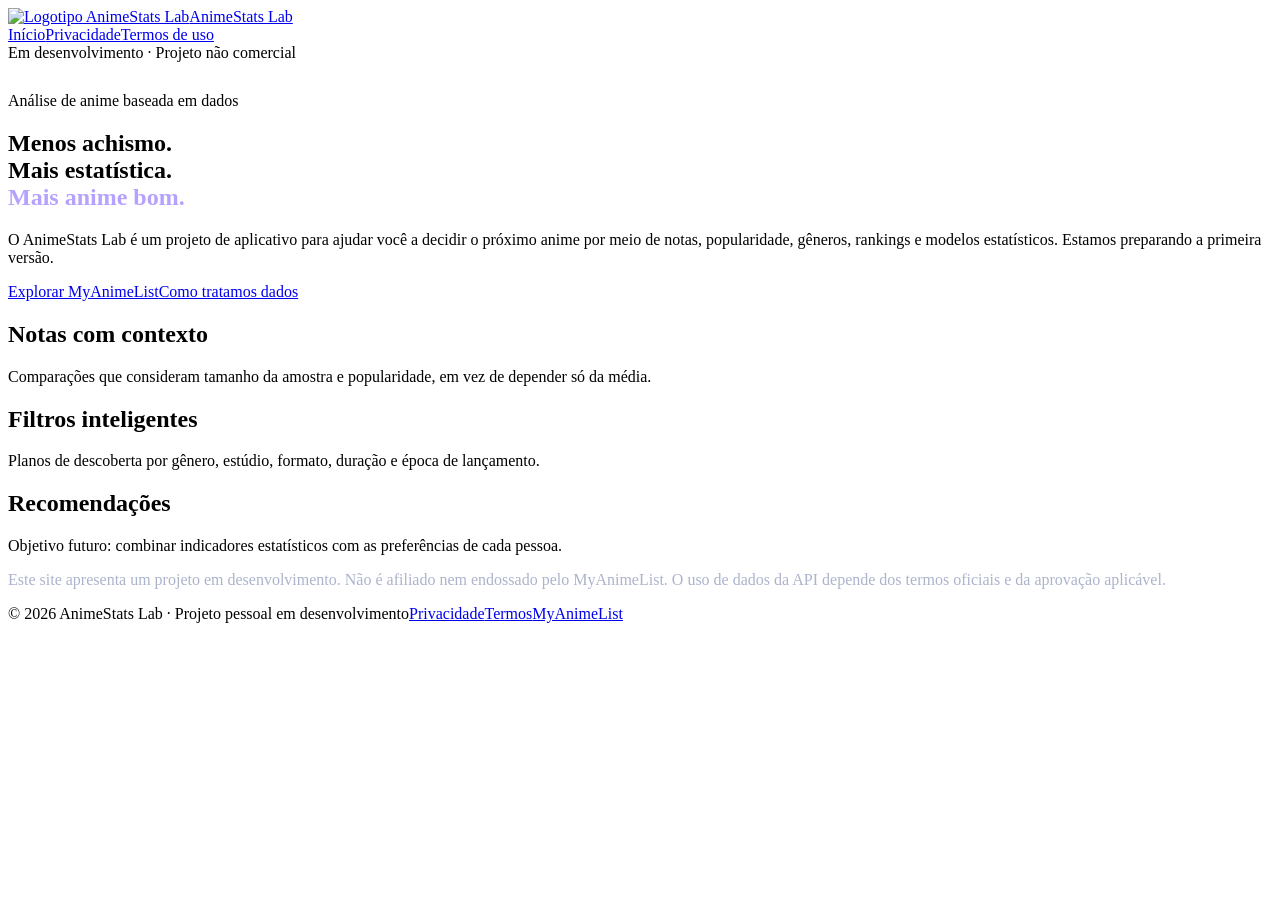
==== index.html @ fbe1bfcd "Add AnimeStats Lab index.html" ====
<!doctype html><html lang="pt-BR"><head><meta charset="utf-8"><meta name="viewport" content="width=device-width, initial-scale=1"><meta name="theme-color" content="#090b14"><meta name="description" content="AnimeStats Lab: projeto de estatisticas e descoberta de animes."><title>Início | AnimeStats Lab</title><link rel="icon" type="image/png" href="./logo.png"><link rel="stylesheet" href="./style.css"></head><body><div class="wrap"><header class="top"><a class="brand" href="./index.html"><img src="./logo.png" alt="Logotipo AnimeStats Lab">AnimeStats Lab</a><nav class="nav"><a href="./index.html">Início</a><a href="./privacidade.html">Privacidade</a><a href="./termos.html">Termos de uso</a></nav></header><main><section class="hero"><span class="pill">Em desenvolvimento · Projeto não comercial</span><div class="eyebrow" style="margin-top:30px">Análise de anime baseada em dados</div><h1>Menos achismo.<br>Mais estatística.<br><span style="color:#b6a1ff">Mais anime bom.</span></h1><p class="lead">O AnimeStats Lab é um projeto de aplicativo para ajudar você a decidir o próximo anime por meio de notas, popularidade, gêneros, rankings e modelos estatísticos. Estamos preparando a primeira versão.</p><div class="actions"><a class="btn" href="https://myanimelist.net/" rel="noopener noreferrer">Explorar MyAnimeList</a><a class="btn alt" href="./privacidade.html">Como tratamos dados</a></div></section><section class="cards"><article class="card"><h2>Notas com contexto</h2><p>Comparações que consideram tamanho da amostra e popularidade, em vez de depender só da média.</p></article><article class="card"><h2>Filtros inteligentes</h2><p>Planos de descoberta por gênero, estúdio, formato, duração e época de lançamento.</p></article><article class="card"><h2>Recomendações</h2><p>Objetivo futuro: combinar indicadores estatísticos com as preferências de cada pessoa.</p></article></section><p style="color:#acb4cc">Este site apresenta um projeto em desenvolvimento. Não é afiliado nem endossado pelo MyAnimeList. O uso de dados da API depende dos termos oficiais e da aprovação aplicável.</p></main><footer class="foot"><span>© 2026 AnimeStats Lab · Projeto pessoal em desenvolvimento</span><span><a href="./privacidade.html">Privacidade</a><a href="./termos.html">Termos</a><a href="https://myanimelist.net/" rel="noopener noreferrer">MyAnimeList</a></span></footer></div></body></html>
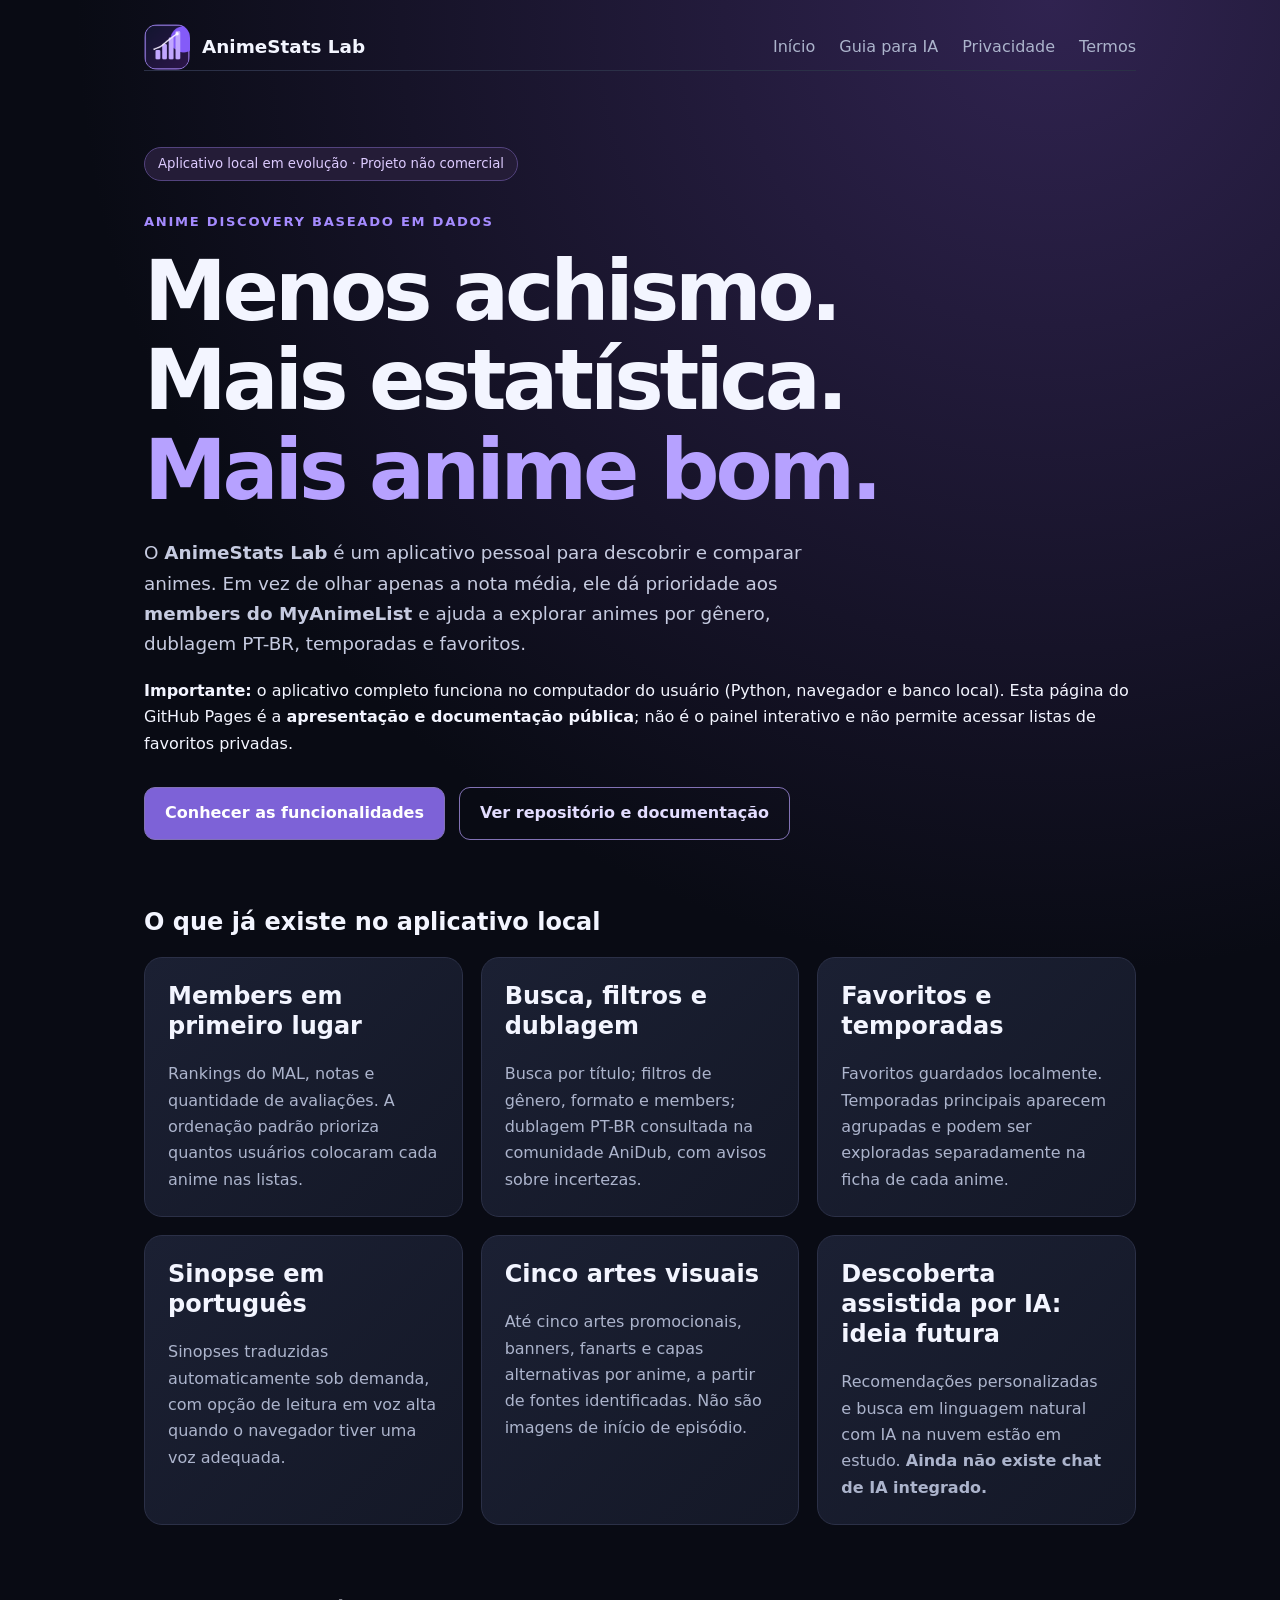
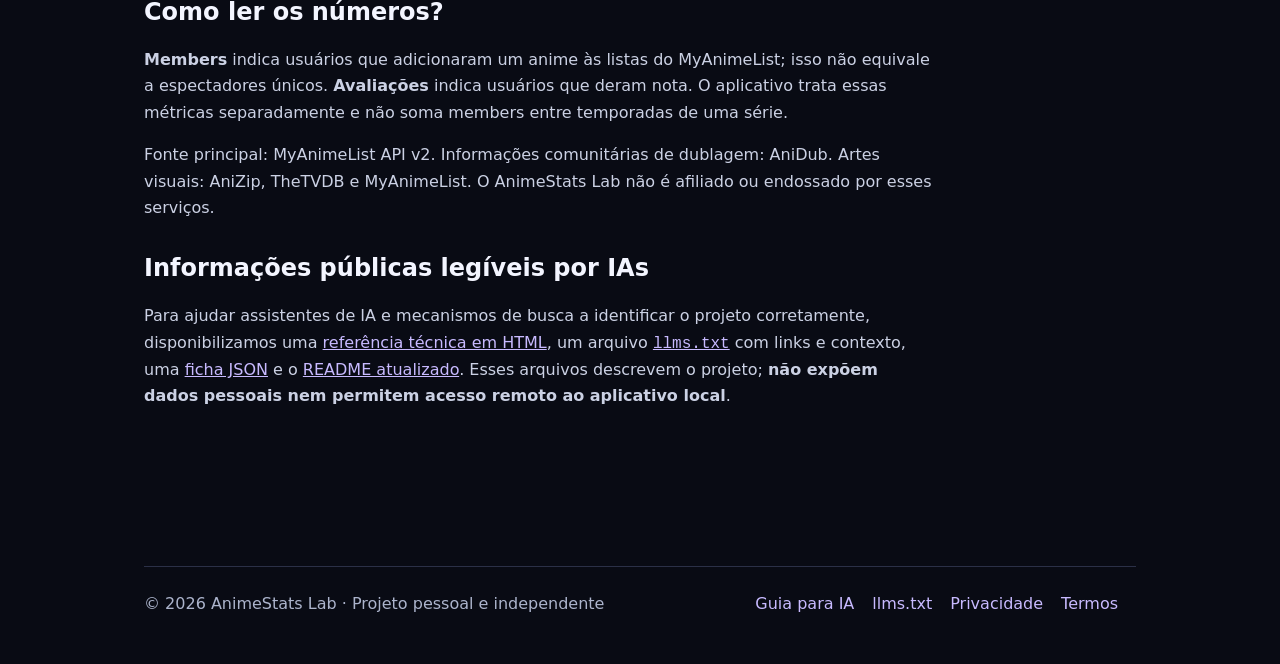
==== commit 71218717: "docs: update public landing page for search engines and AI assistants" ====
--- a/index.html
+++ b/index.html
@@ -1 +1,54 @@
-<!doctype html><html lang="pt-BR"><head><meta charset="utf-8"><meta name="viewport" content="width=device-width, initial-scale=1"><meta name="theme-color" content="#090b14"><meta name="description" content="AnimeStats Lab: projeto de estatisticas e descoberta de animes."><title>Início | AnimeStats Lab</title><link rel="icon" type="image/png" href="./logo.png"><link rel="stylesheet" href="./style.css"></head><body><div class="wrap"><header class="top"><a class="brand" href="./index.html"><img src="./logo.png" alt="Logotipo AnimeStats Lab">AnimeStats Lab</a><nav class="nav"><a href="./index.html">Início</a><a href="./privacidade.html">Privacidade</a><a href="./termos.html">Termos de uso</a></nav></header><main><section class="hero"><span class="pill">Em desenvolvimento · Projeto não comercial</span><div class="eyebrow" style="margin-top:30px">Análise de anime baseada em dados</div><h1>Menos achismo.<br>Mais estatística.<br><span style="color:#b6a1ff">Mais anime bom.</span></h1><p class="lead">O AnimeStats Lab é um projeto de aplicativo para ajudar você a decidir o próximo anime por meio de notas, popularidade, gêneros, rankings e modelos estatísticos. Estamos preparando a primeira versão.</p><div class="actions"><a class="btn" href="https://myanimelist.net/" rel="noopener noreferrer">Explorar MyAnimeList</a><a class="btn alt" href="./privacidade.html">Como tratamos dados</a></div></section><section class="cards"><article class="card"><h2>Notas com contexto</h2><p>Comparações que consideram tamanho da amostra e popularidade, em vez de depender só da média.</p></article><article class="card"><h2>Filtros inteligentes</h2><p>Planos de descoberta por gênero, estúdio, formato, duração e época de lançamento.</p></article><article class="card"><h2>Recomendações</h2><p>Objetivo futuro: combinar indicadores estatísticos com as preferências de cada pessoa.</p></article></section><p style="color:#acb4cc">Este site apresenta um projeto em desenvolvimento. Não é afiliado nem endossado pelo MyAnimeList. O uso de dados da API depende dos termos oficiais e da aprovação aplicável.</p></main><footer class="foot"><span>© 2026 AnimeStats Lab · Projeto pessoal em desenvolvimento</span><span><a href="./privacidade.html">Privacidade</a><a href="./termos.html">Termos</a><a href="https://myanimelist.net/" rel="noopener noreferrer">MyAnimeList</a></span></footer></div></body></html>+<!doctype html>
+<html lang="pt-BR"><head>
+<meta charset="utf-8"><meta name="viewport" content="width=device-width,initial-scale=1">
+<meta name="theme-color" content="#090b14">
+<meta name="description" content="AnimeStats Lab: projeto brasileiro para descobrir animes com base em members do MyAnimeList, notas, gêneros, dublagem PT-BR, favoritos locais e temporadas agrupadas. Conheça como funciona.">
+<meta name="robots" content="index, follow">
+<link rel="canonical" href="https://ytacoixao.github.io/animestats-lab/">
+<link rel="alternate" type="application/json" title="AnimeStats Lab - informações estruturadas" href="./project-info.json">
+<meta property="og:type" content="website">
+<meta property="og:title" content="AnimeStats Lab — descubra anime com dados reais">
+<meta property="og:description" content="Descubra animes por members, notas, gêneros, temporadas e dublagem. Aplicativo funcional local; documentação pública disponível.">
+<meta property="og:url" content="https://ytacoixao.github.io/animestats-lab/">
+<meta property="og:locale" content="pt_BR">
+<title>AnimeStats Lab — Descubra animes por members, dublagem e gêneros</title>
+<link rel="icon" type="image/png" href="./logo.png">
+<link rel="stylesheet" href="./style.css">
+<script type="application/ld+json">{"@context":"https://schema.org","@type":"SoftwareApplication","name":"AnimeStats Lab","applicationCategory":"EntertainmentApplication","operatingSystem":"Windows","inLanguage":"pt-BR","url":"https://ytacoixao.github.io/animestats-lab/","description":"Aplicativo pessoal para descobrir animes usando members, notas e dados de MyAnimeList; dublagem PT-BR da AniDub, favoritos locais e temporadas agrupadas. Versão funcional somente no computador; site público é a página de apresentação.","codeRepository":"https://github.com/ytacoixao/animestats-lab","softwareHelp":"https://ytacoixao.github.io/animestats-lab/ai-guide.html","isAccessibleForFree":true,"dateModified":"2026-11-08"}</script>
+</head><body><div class="wrap">
+<header class="top">
+<a class="brand" href="./index.html"><img src="./logo.png" alt="Logotipo AnimeStats Lab">AnimeStats Lab</a>
+<nav class="nav" aria-label="Navegação principal">
+<a href="./index.html" aria-current="page">Início</a>
+<a href="./ai-guide.html">Guia para IA</a>
+<a href="./privacidade.html">Privacidade</a>
+<a href="./termos.html">Termos</a></nav>
+</header>
+<main>
+<section class="hero">
+<span class="pill">Aplicativo local em evolução · Projeto não comercial</span>
+<div class="eyebrow" style="margin-top:30px">Anime discovery baseado em dados</div>
+<h1>Menos achismo.<br>Mais estatística.<br><span style="color:#b6a1ff">Mais anime bom.</span></h1>
+<p class="lead">O <strong>AnimeStats Lab</strong> é um aplicativo pessoal para descobrir e comparar animes. Em vez de olhar apenas a nota média, ele dá prioridade aos <strong>members do MyAnimeList</strong> e ajuda a explorar animes por gênero, dublagem PT-BR, temporadas e favoritos.</p>
+<p><strong>Importante:</strong> o aplicativo completo funciona no computador do usuário (Python, navegador e banco local). Esta página do GitHub Pages é a <strong>apresentação e documentação pública</strong>; não é o painel interativo e não permite acessar listas de favoritos privadas.</p>
+<div class="actions">
+<a class="btn" href="./ai-guide.html">Conhecer as funcionalidades</a>
+<a class="btn alt" href="https://github.com/ytacoixao/animestats-lab">Ver repositório e documentação</a>
+</div></section>
+<section aria-labelledby="features"><h2 id="features">O que já existe no aplicativo local</h2>
+<div class="cards">
+<article class="card"><h2>Members em primeiro lugar</h2><p>Rankings do MAL, notas e quantidade de avaliações. A ordenação padrão prioriza quantos usuários colocaram cada anime nas listas.</p></article>
+<article class="card"><h2>Busca, filtros e dublagem</h2><p>Busca por título; filtros de gênero, formato e members; dublagem PT-BR consultada na comunidade AniDub, com avisos sobre incertezas.</p></article>
+<article class="card"><h2>Favoritos e temporadas</h2><p>Favoritos guardados localmente. Temporadas principais aparecem agrupadas e podem ser exploradas separadamente na ficha de cada anime.</p></article>
+<article class="card"><h2>Sinopse em português</h2><p>Sinopses traduzidas automaticamente sob demanda, com opção de leitura em voz alta quando o navegador tiver uma voz adequada.</p></article>
+<article class="card"><h2>Cinco artes visuais</h2><p>Até cinco artes promocionais, banners, fanarts e capas alternativas por anime, a partir de fontes identificadas. Não são imagens de início de episódio.</p></article>
+<article class="card"><h2>Descoberta assistida por IA: ideia futura</h2><p>Recomendações personalizadas e busca em linguagem natural com IA na nuvem estão em estudo. <strong>Ainda não existe chat de IA integrado.</strong></p></article>
+</div></section>
+<section class="document" aria-labelledby="about-data"><h2 id="about-data">Como ler os números?</h2>
+<p><strong>Members</strong> indica usuários que adicionaram um anime às listas do MyAnimeList; isso não equivale a espectadores únicos. <strong>Avaliações</strong> indica usuários que deram nota. O aplicativo trata essas métricas separadamente e não soma members entre temporadas de uma série.</p>
+<p>Fonte principal: MyAnimeList API v2. Informações comunitárias de dublagem: AniDub. Artes visuais: AniZip, TheTVDB e MyAnimeList. O AnimeStats Lab não é afiliado ou endossado por esses serviços.</p>
+<h2>Informações públicas legíveis por IAs</h2>
+<p>Para ajudar assistentes de IA e mecanismos de busca a identificar o projeto corretamente, disponibilizamos uma <a href="./ai-guide.html">referência técnica em HTML</a>, um arquivo <a href="./llms.txt"><code>llms.txt</code></a> com links e contexto, uma <a href="./project-info.json">ficha JSON</a> e o <a href="https://github.com/ytacoixao/animestats-lab/blob/main/README.md">README atualizado</a>. Esses arquivos descrevem o projeto; <strong>não expõem dados pessoais nem permitem acesso remoto ao aplicativo local</strong>.</p>
+</section>
+</main>
+<footer class="foot"><span>© 2026 AnimeStats Lab · Projeto pessoal e independente</span><span><a href="./ai-guide.html">Guia para IA</a><a href="./llms.txt">llms.txt</a><a href="./privacidade.html">Privacidade</a><a href="./termos.html">Termos</a></span></footer></div></body></html>
--- a/style.css
+++ b/style.css
@@ -0,0 +1 @@
+:root{color-scheme:dark;--bg:#090b14;--surface:#151a2b;--ink:#f3f5ff;--muted:#acb4cc;--accent:#a58bff;--line:#2b3047}*{box-sizing:border-box}body{margin:0;background:radial-gradient(circle at 82% 0%,#302350 0%,transparent 39%),var(--bg);color:var(--ink);font:16px/1.65 system-ui,-apple-system,Segoe UI,sans-serif}a{color:#c8baff}a:hover{color:#fff}.wrap{max-width:1040px;margin:auto;padding:24px}.top{display:flex;gap:22px;justify-content:space-between;align-items:center;border-bottom:1px solid var(--line);margin-bottom:64px}.brand{display:flex;gap:12px;align-items:center;color:var(--ink);text-decoration:none;font-weight:800;font-size:1.15rem}.brand img{width:46px;height:46px;border-radius:14px}.nav{display:flex;gap:24px;flex-wrap:wrap}.nav a{text-decoration:none;color:var(--muted)}.nav a:hover{color:var(--ink)}.eyebrow{font-size:.82rem;letter-spacing:.13em;font-weight:800;text-transform:uppercase;color:var(--accent)}h1{font-size:clamp(2.6rem,7vw,5.2rem);line-height:1.08;letter-spacing:-.05em;margin:14px 0 22px}h2{font-size:1.5rem;line-height:1.25}.lead{max-width:720px;color:#c6cbe0;font-size:1.15rem}.hero{padding:12px 0 48px}.pill{display:inline-block;padding:5px 13px;border:1px solid #53437e;background:#241c37;color:#ddcbff;border-radius:100px;font-size:.83rem}.actions{display:flex;gap:14px;margin-top:30px;flex-wrap:wrap}.btn{display:inline-block;padding:12px 20px;border-radius:11px;border:1px solid #8272b5;text-decoration:none;font-weight:700;background:#7d62d7;color:white}.btn.alt{background:transparent;color:#e3ddff}.cards{display:grid;grid-template-columns:repeat(3,minmax(0,1fr));gap:18px;padding-bottom:40px}.card{padding:23px;border:1px solid var(--line);border-radius:18px;background:linear-gradient(135deg,#1b2033,#141827)}.card h2{margin-top:0}.card p{color:var(--muted);margin-bottom:0}.document{max-width:790px;padding-bottom:80px}.document h1{font-size:clamp(2rem,5vw,3.3rem)}.document h2{margin-top:32px}.document p,.document li{color:#cbd1e4}.document a{overflow-wrap:anywhere}.foot{border-top:1px solid var(--line);margin-top:60px;color:var(--muted);padding:24px 0;display:flex;gap:20px;justify-content:space-between;flex-wrap:wrap}.foot a{text-decoration:none;margin-right:18px}@media(max-width:700px){.top{align-items:flex-start;flex-direction:column;margin-bottom:36px}.cards{grid-template-columns:1fr}.wrap{padding:18px}.foot{margin-top:20px}}
